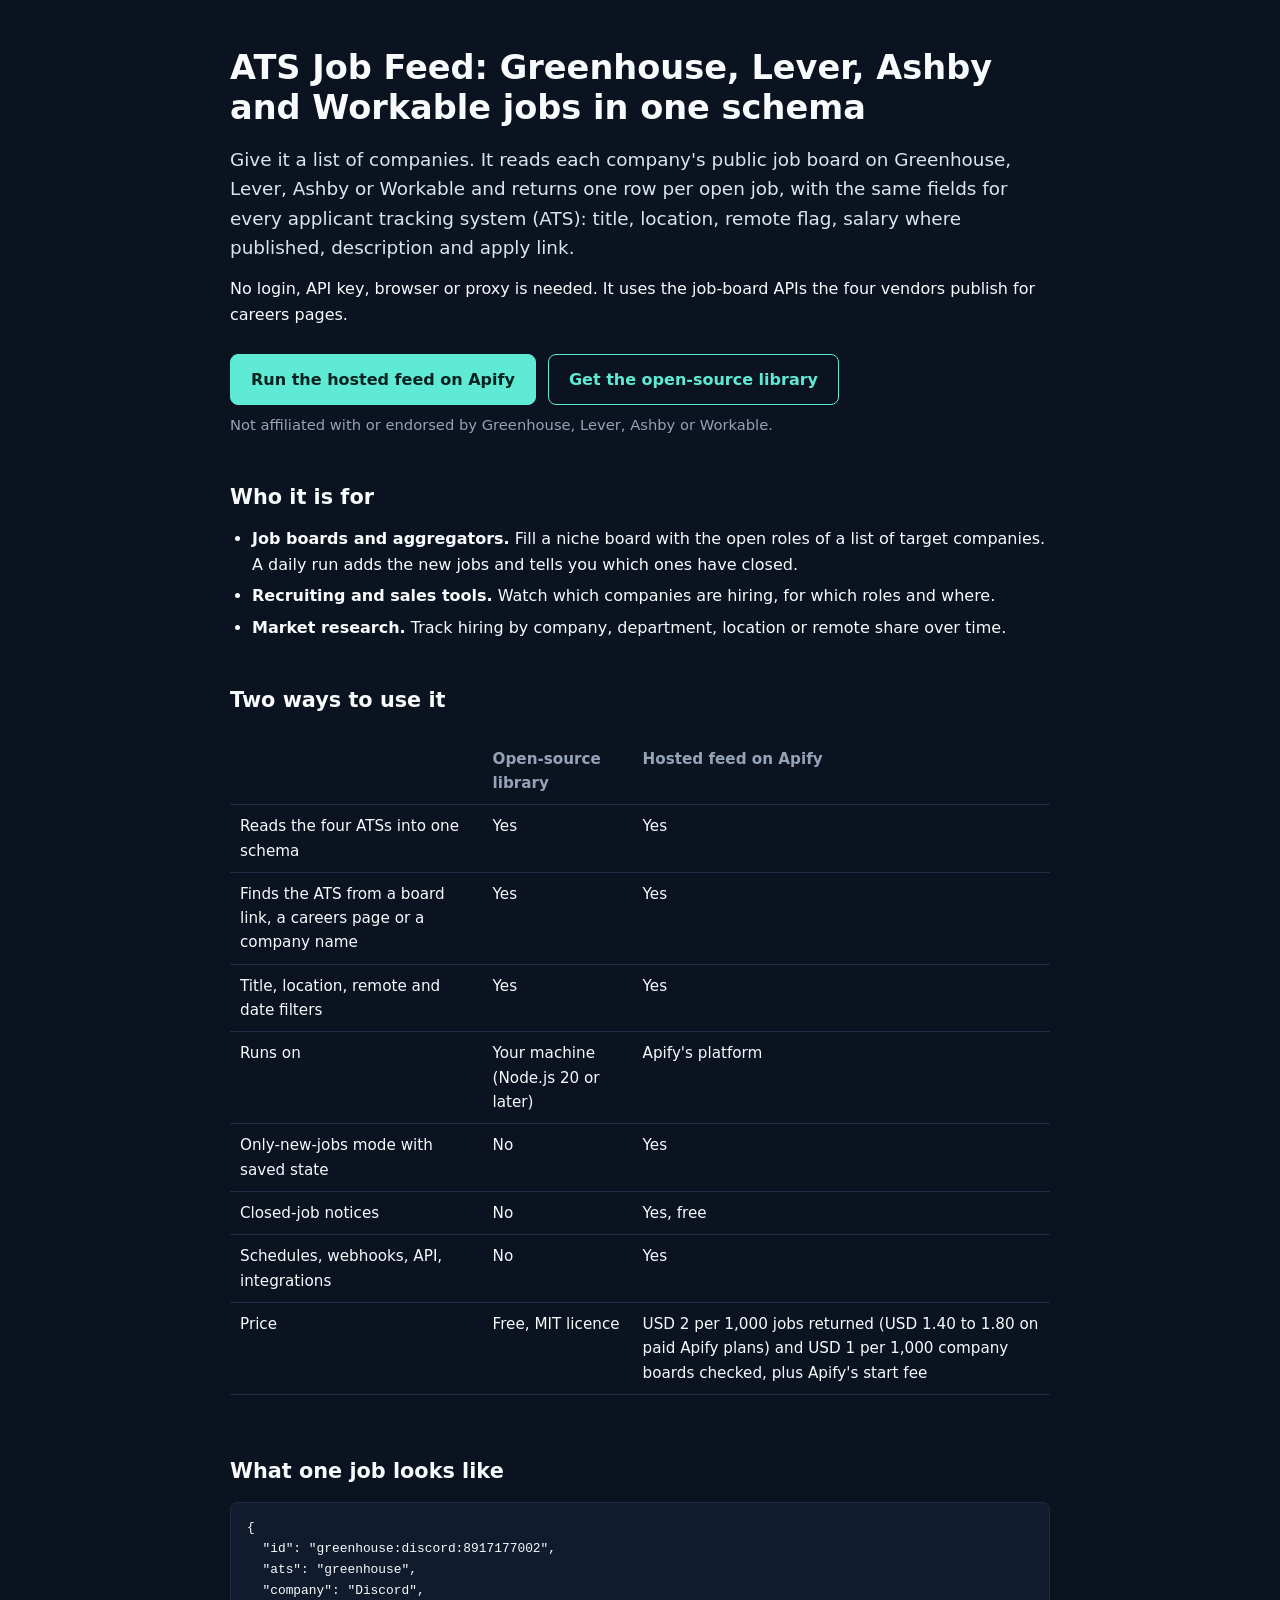
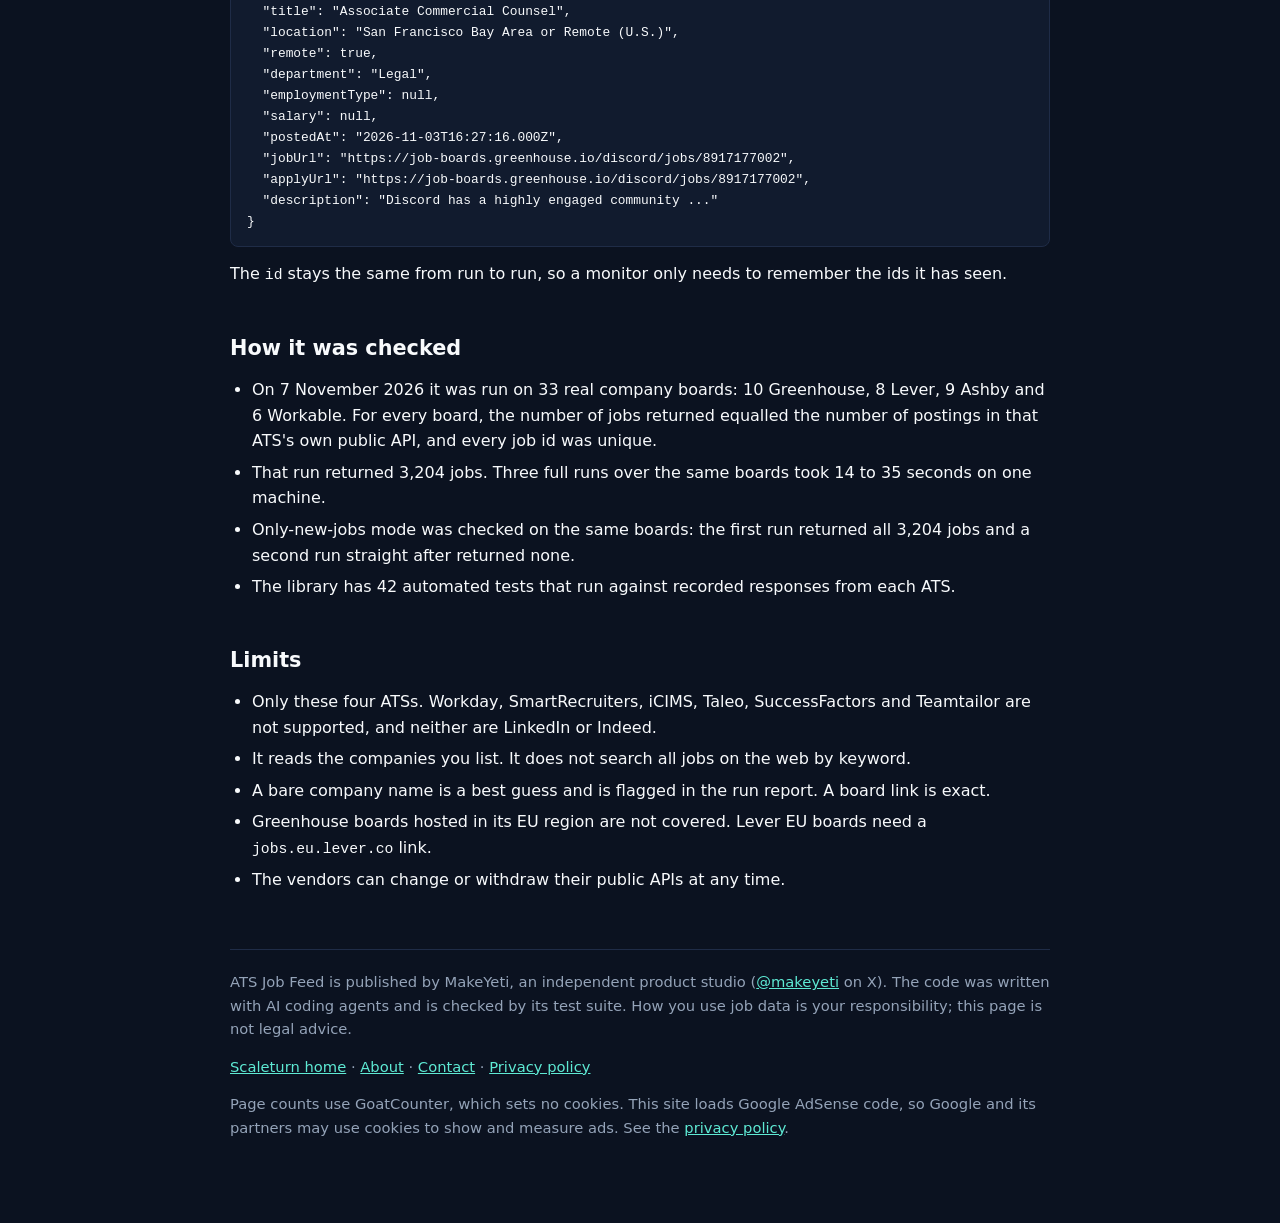
==== ats-job-feed/index.html @ 7b498117 "ATS Job Feed landing page at /ats-job-feed/, linked from the home product list - ats-job-feed/index." ====
<!doctype html>
<html lang="en">
<head>
<meta charset="utf-8">
<meta name="viewport" content="width=device-width, initial-scale=1">
<title>ATS Job Feed: Greenhouse, Lever, Ashby and Workable jobs in one schema</title>
<meta name="description" content="Read every open job from company career sites on Greenhouse, Lever, Ashby and Workable in one schema. Open-source library, or a hosted feed of new jobs on Apify.">
<link rel="canonical" href="https://scaleturn.com/ats-job-feed/">
<meta name="google-adsense-account" content="ca-pub-5554189148912369">
<link rel="icon" href="/favicon.ico">
<script async src="https://pagead2.googlesyndication.com/pagead/js/adsbygoogle.js?client=ca-pub-5554189148912369" crossorigin="anonymous"></script>
<meta property="og:title" content="ATS Job Feed: Greenhouse, Lever, Ashby and Workable jobs in one schema">
<meta property="og:description" content="Open-source library and hosted feed that read the public job-board APIs of four applicant tracking systems.">
<meta property="og:type" content="website">
<meta property="og:url" content="https://scaleturn.com/ats-job-feed/">
<style>
:root { --bg:#0b1220; --panel:#111b2e; --line:#1f2c47; --text:#f8fafc; --muted:#94a3b8; --accent:#5eead4; }
* { box-sizing:border-box; }
body { margin:0; background:var(--bg); color:var(--text); font:16px/1.6 system-ui,-apple-system,"Segoe UI",Roboto,sans-serif; }
main { max-width:860px; margin:0 auto; padding:48px 20px 72px; }
h1 { font-size:2.1rem; line-height:1.2; margin:0 0 16px; }
h2 { font-size:1.3rem; margin:44px 0 12px; }
p { margin:0 0 14px; }
a { color:var(--accent); }
.lead { font-size:1.15rem; color:#dbe4f0; }
.muted { color:var(--muted); font-size:.92rem; }
.buttons { display:flex; flex-wrap:wrap; gap:12px; margin:26px 0 8px; }
.button { display:inline-block; padding:12px 20px; border-radius:8px; font-weight:600; text-decoration:none; border:1px solid var(--accent); }
.button.primary { background:var(--accent); color:#06231f; }
.button.secondary { color:var(--accent); }
main { overflow-wrap:break-word; }
.scroll { overflow-x:auto; }
pre { max-width:100%; }
table { width:100%; border-collapse:collapse; margin:8px 0 16px; font-size:.95rem; }
th, td { text-align:left; padding:9px 10px; border-bottom:1px solid var(--line); vertical-align:top; }
th { color:var(--muted); font-weight:600; }
pre { background:var(--panel); border:1px solid var(--line); border-radius:8px; padding:14px 16px; overflow-x:auto; font:14px/1.5 ui-monospace,"JetBrains Mono",Consolas,monospace; }
code { font-family:ui-monospace,"JetBrains Mono",Consolas,monospace; font-size:.92em; }
ul { padding-left:22px; margin:0 0 14px; }
li { margin-bottom:6px; }
footer { margin-top:56px; padding-top:20px; border-top:1px solid var(--line); }
</style>
</head>
<body>
<main>
<h1>ATS Job Feed: Greenhouse, Lever, Ashby and Workable jobs in one schema</h1>
<p class="lead">Give it a list of companies. It reads each company's public job board on Greenhouse, Lever, Ashby or Workable and returns one row per open job, with the same fields for every applicant tracking system (ATS): title, location, remote flag, salary where published, description and apply link.</p>
<p>No login, API key, browser or proxy is needed. It uses the job-board APIs the four vendors publish for careers pages.</p>

<div class="buttons">
<a class="button primary" href="https://apify.com/scaleturn/career-site-job-feed?utm_source=scaleturn&utm_medium=landing&utm_campaign=landing-ats-job-feed" data-goatcounter-click="store/apify-career-site-job-feed-scaleturn-atsjobfeed" data-goatcounter-title="Apify Store: ATS job feed (ATS job feed page)">Run the hosted feed on Apify</a>
<a class="button secondary" href="https://github.com/sanjayamaharjancodes/ats-job-feed?utm_source=scaleturn&utm_medium=landing&utm_campaign=landing-ats-job-feed" data-goatcounter-click="project/github-ats-job-feed-scaleturn-atsjobfeed" data-goatcounter-title="GitHub: ats-job-feed library (ATS job feed page)">Get the open-source library</a>
</div>
<p class="muted">Not affiliated with or endorsed by Greenhouse, Lever, Ashby or Workable.</p>

<h2>Who it is for</h2>
<ul>
<li><strong>Job boards and aggregators.</strong> Fill a niche board with the open roles of a list of target companies. A daily run adds the new jobs and tells you which ones have closed.</li>
<li><strong>Recruiting and sales tools.</strong> Watch which companies are hiring, for which roles and where.</li>
<li><strong>Market research.</strong> Track hiring by company, department, location or remote share over time.</li>
</ul>

<h2>Two ways to use it</h2>
<div class="scroll"><table>
<thead><tr><th></th><th>Open-source library</th><th>Hosted feed on Apify</th></tr></thead>
<tbody>
<tr><td>Reads the four ATSs into one schema</td><td>Yes</td><td>Yes</td></tr>
<tr><td>Finds the ATS from a board link, a careers page or a company name</td><td>Yes</td><td>Yes</td></tr>
<tr><td>Title, location, remote and date filters</td><td>Yes</td><td>Yes</td></tr>
<tr><td>Runs on</td><td>Your machine (Node.js 20 or later)</td><td>Apify's platform</td></tr>
<tr><td>Only-new-jobs mode with saved state</td><td>No</td><td>Yes</td></tr>
<tr><td>Closed-job notices</td><td>No</td><td>Yes, free</td></tr>
<tr><td>Schedules, webhooks, API, integrations</td><td>No</td><td>Yes</td></tr>
<tr><td>Price</td><td>Free, MIT licence</td><td>USD 2 per 1,000 jobs returned (USD 1.40 to 1.80 on paid Apify plans) and USD 1 per 1,000 company boards checked, plus Apify's start fee</td></tr>
</tbody>
</table></div>

<h2>What one job looks like</h2>
<pre><code>{
  "id": "greenhouse:discord:8917177002",
  "ats": "greenhouse",
  "company": "Discord",
  "title": "Associate Commercial Counsel",
  "location": "San Francisco Bay Area or Remote (U.S.)",
  "remote": true,
  "department": "Legal",
  "employmentType": null,
  "salary": null,
  "postedAt": "2026-11-03T16:27:16.000Z",
  "jobUrl": "https://job-boards.greenhouse.io/discord/jobs/8917177002",
  "applyUrl": "https://job-boards.greenhouse.io/discord/jobs/8917177002",
  "description": "Discord has a highly engaged community ..."
}</code></pre>
<p>The <code>id</code> stays the same from run to run, so a monitor only needs to remember the ids it has seen.</p>

<h2>How it was checked</h2>
<ul>
<li>On 7 November 2026 it was run on 33 real company boards: 10 Greenhouse, 8 Lever, 9 Ashby and 6 Workable. For every board, the number of jobs returned equalled the number of postings in that ATS's own public API, and every job id was unique.</li>
<li>That run returned 3,204 jobs. Three full runs over the same boards took 14 to 35 seconds on one machine.</li>
<li>Only-new-jobs mode was checked on the same boards: the first run returned all 3,204 jobs and a second run straight after returned none.</li>
<li>The library has 42 automated tests that run against recorded responses from each ATS.</li>
</ul>

<h2>Limits</h2>
<ul>
<li>Only these four ATSs. Workday, SmartRecruiters, iCIMS, Taleo, SuccessFactors and Teamtailor are not supported, and neither are LinkedIn or Indeed.</li>
<li>It reads the companies you list. It does not search all jobs on the web by keyword.</li>
<li>A bare company name is a best guess and is flagged in the run report. A board link is exact.</li>
<li>Greenhouse boards hosted in its EU region are not covered. Lever EU boards need a <code>jobs.eu.lever.co</code> link.</li>
<li>The vendors can change or withdraw their public APIs at any time.</li>
</ul>

<footer>
<p class="muted">ATS Job Feed is published by MakeYeti, an independent product studio (<a href="https://x.com/makeyeti?utm_source=scaleturn&utm_medium=landing&utm_campaign=landing-ats-job-feed" data-goatcounter-click="profile/x-makeyeti-scaleturn-atsjobfeed" data-goatcounter-title="X: @makeyeti (ATS job feed page)">@makeyeti</a> on X). The code was written with AI coding agents and is checked by its test suite. How you use job data is your responsibility; this page is not legal advice.</p>
<p class="muted"><a href="/">Scaleturn home</a> &middot; <a href="/about.html">About</a> &middot; <a href="/contact.html">Contact</a> &middot; <a href="/privacy.html">Privacy policy</a></p>
<p class="muted">Page counts use GoatCounter, which sets no cookies. This site loads Google AdSense code, so Google and its partners may use cookies to show and measure ads. See the <a href="/privacy.html">privacy policy</a>.</p>
</footer>
</main>
<script>window.goatcounter = {path: function(p) { return location.host + p }}</script>
<script data-goatcounter="https://scaleturn.goatcounter.com/count" async src="//gc.zgo.at/count.js"></script>
</body>
</html>
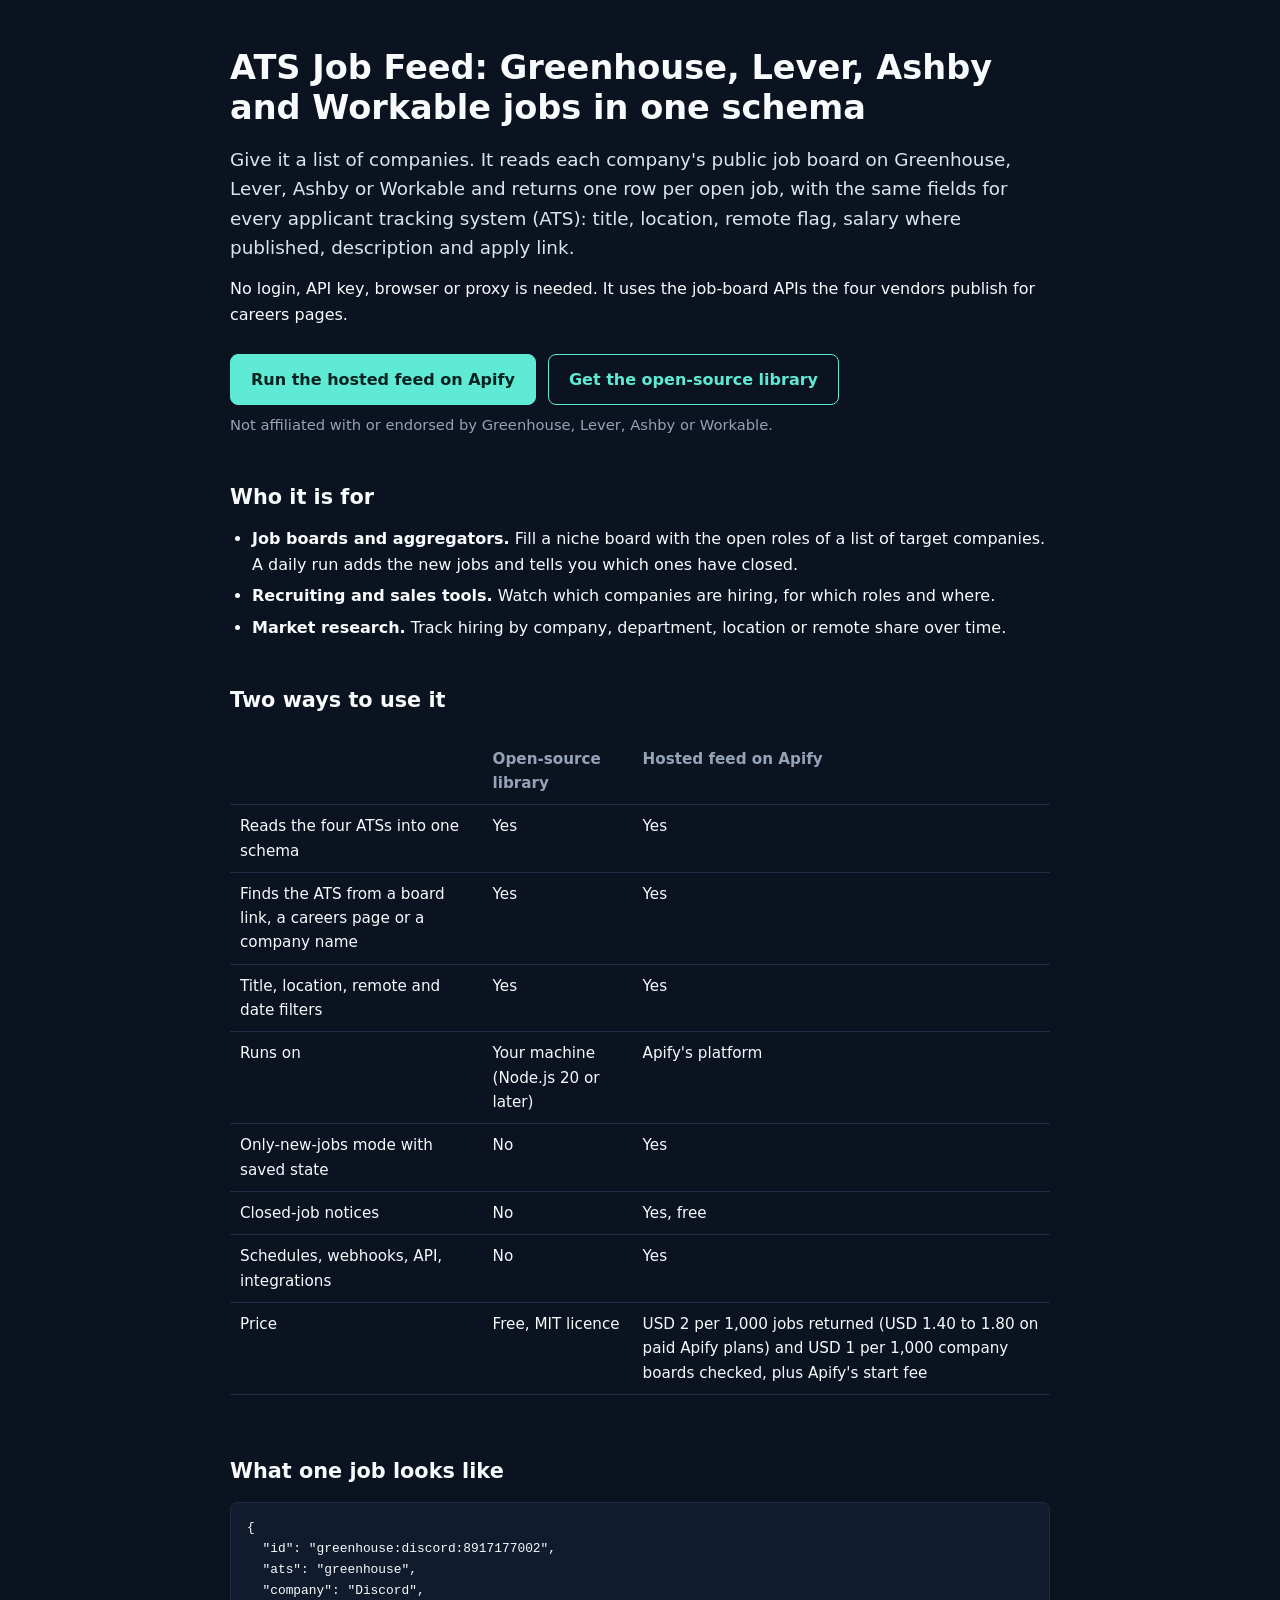
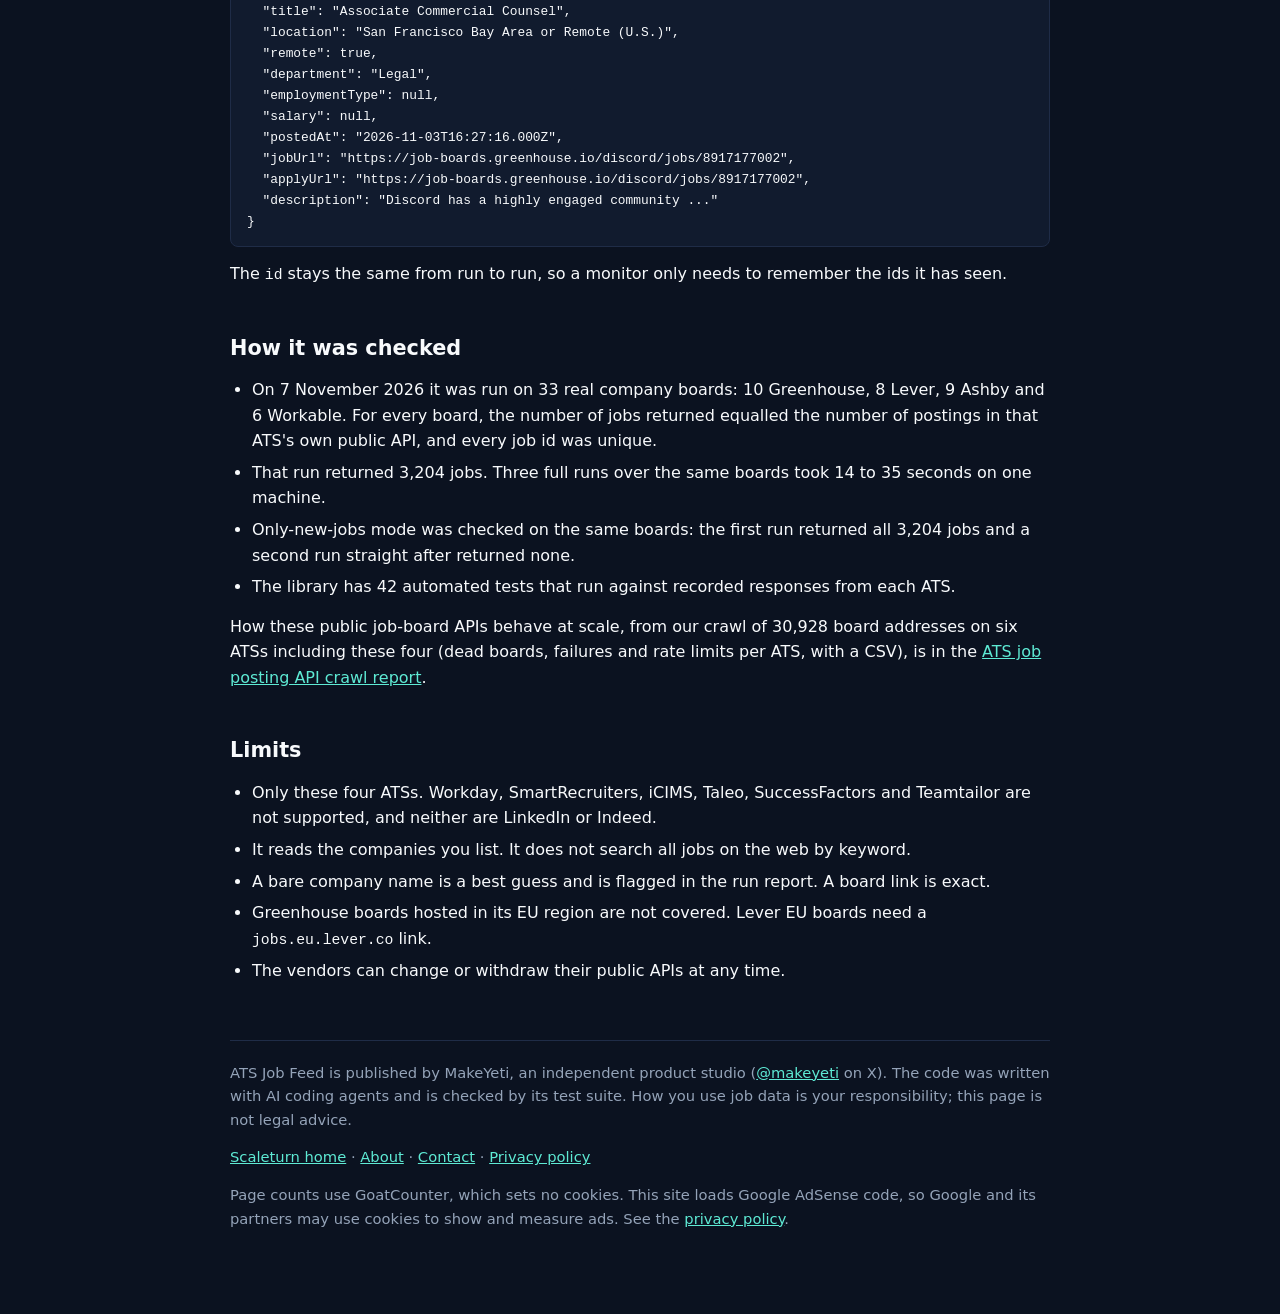
==== commit 03ca579e: "rx-001: Search Console verification file (same account file as ScrapeTools); Organization JSON-LD on" ====
--- a/ats-job-feed/index.html
+++ b/ats-job-feed/index.html
@@ -100,6 +100,7 @@
 <li>Only-new-jobs mode was checked on the same boards: the first run returned all 3,204 jobs and a second run straight after returned none.</li>
 <li>The library has 42 automated tests that run against recorded responses from each ATS.</li>
 </ul>
+<p>How these public job-board APIs behave at scale, from our crawl of 30,928 board addresses on six ATSs including these four (dead boards, failures and rate limits per ATS, with a CSV), is in the <a href="https://scrapetools.scaleturn.com/ats-job-posting-api-crawl-data.html" data-goatcounter-click="scrapetools/ats-crawl-report-scaleturn-atsjobfeed" data-goatcounter-title="ATS crawl report (ATS job feed page)">ATS job posting API crawl report</a>.</p>
 
 <h2>Limits</h2>
 <ul>
